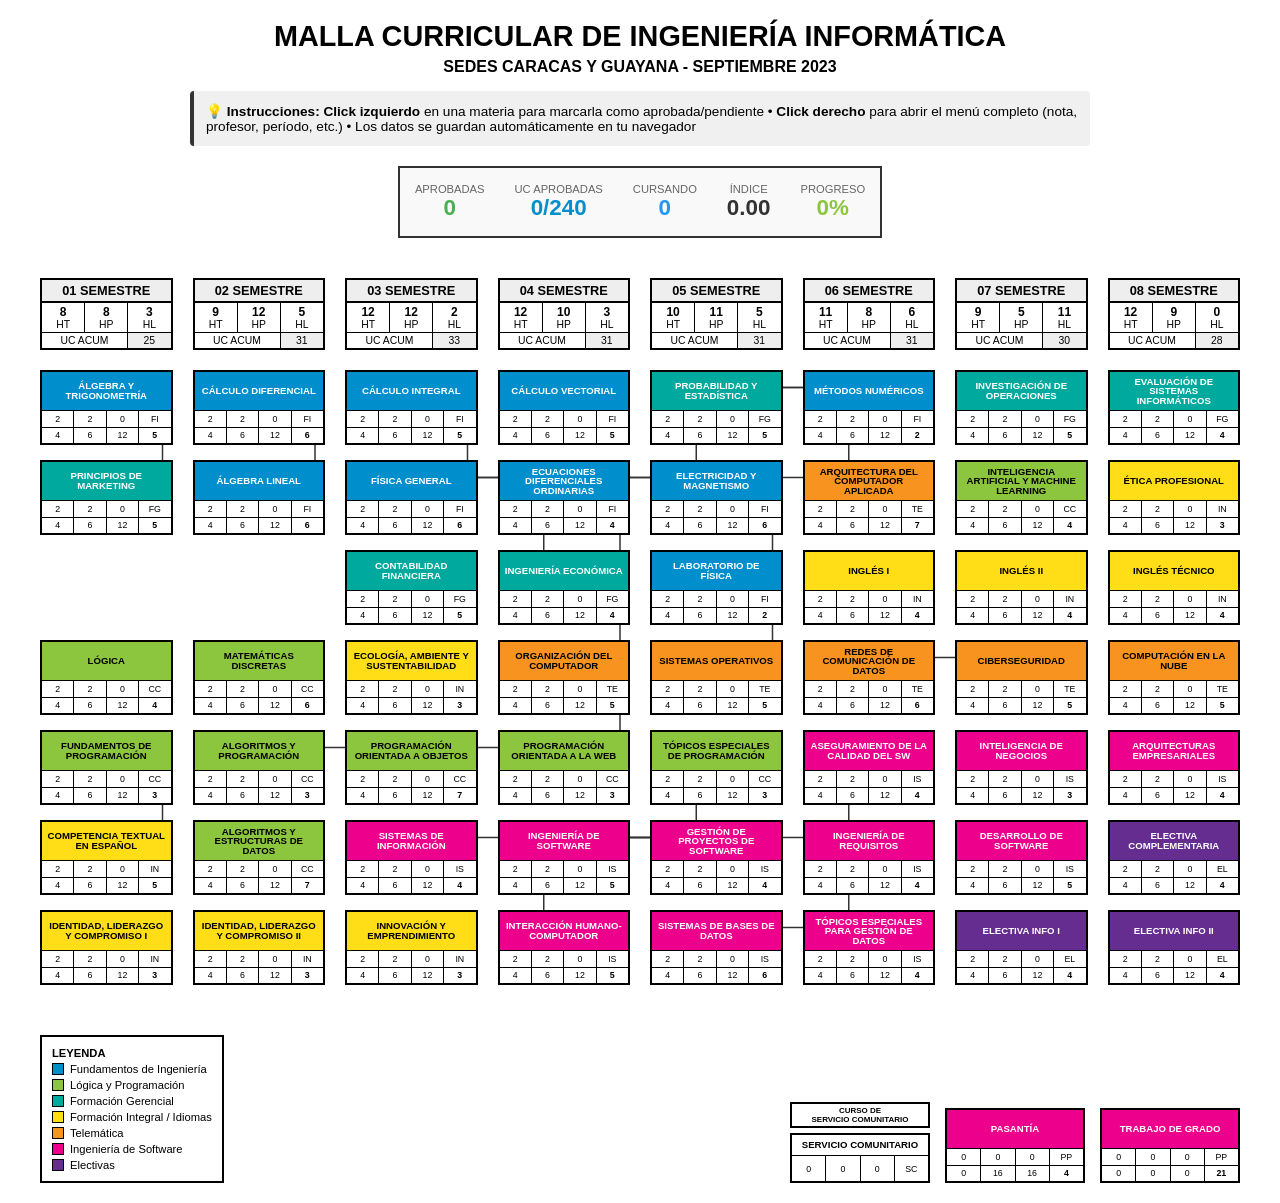
==== index.html @ 8c0524f0 "change index" ====
<!DOCTYPE html>
<html lang="es">
<head>
    <meta charset="UTF-8">
    <meta name="viewport" content="width=device-width, initial-scale=1.0">
    <title>Malla Curricular UCAB 2023 - Interactiva</title>
    <style>
        :root {
            --w-col: 140px; 
            --gap: 20px;
            
            --c-blue: #008ecc;    
            --c-teal: #00a99d;    
            --c-green: #8cc63f;   
            --c-yellow: #ffde17;  
            --c-orange: #f7931e;  
            --c-magenta: #ec008c; 
            --c-purple: #662d91;  
        }

        * { box-sizing: border-box; }

        body {
            font-family: "Arial Narrow", "Helvetica Condensed", sans-serif;
            background: white;
            margin: 0;
            padding: 20px;
            display: flex;
            flex-direction: column;
            align-items: center;
        }

        h1 {
            text-align: center;
            font-size: 1.8rem;
            margin: 0 0 5px 0;
            text-transform: uppercase;
            font-weight: 900;
        }

        .subtitle {
            text-align: center;
            font-size: 1rem;
            margin-bottom: 15px;
            font-weight: bold;
        }

        .instructions {
            background: #f0f0f0;
            border-left: 4px solid #333;
            padding: 12px;
            margin-bottom: 20px;
            max-width: 900px;
            font-size: 0.85rem;
            border-radius: 4px;
        }

        .stats-bar {
            background: #f9f9f9;
            border: 2px solid #333;
            padding: 15px;
            margin-bottom: 20px;
            display: flex;
            gap: 30px;
            justify-content: center;
            flex-wrap: wrap;
            max-width: 900px;
        }

        .stat-item {
            text-align: center;
        }

        .stat-label {
            font-size: 0.7rem;
            color: #666;
            text-transform: uppercase;
        }

        .stat-value {
            font-size: 1.4rem;
            font-weight: bold;
            color: #333;
        }

        .grid-wrapper {
            position: relative;
            padding: 20px;
            overflow-x: auto;
            max-width: 100%;
        }

        canvas {
            position: absolute;
            top: 0; left: 0;
            pointer-events: none;
            z-index: 0;
        }

        .main-grid {
            display: flex;
            gap: var(--gap);
            position: relative;
            z-index: 1;
        }

        .semester-col {
            display: flex;
            flex-direction: column;
            gap: 15px; 
            width: var(--w-col);
        }

        .sem-header {
            border: 2px solid black;
            margin-bottom: 5px;
            background: white;
        }
        .sem-title {
            background: #eee;
            text-align: center;
            font-weight: 900;
            font-size: 0.8rem;
            padding: 3px 0;
            border-bottom: 2px solid black;
            text-transform: uppercase;
        }
        .sem-stats {
            display: flex;
            font-size: 0.65rem;
            text-align: center;
        }
        .stat-box {
            flex: 1;
            border-right: 1px solid black;
            padding: 2px 0;
            display: flex;
            flex-direction: column;
            justify-content: center;
        }
        .stat-box:last-child { border-right: none; }
        .stat-val { font-weight: bold; font-size: 0.75rem; }

        .subject {
            width: 100%;
            height: 75px; 
            border: 2px solid black;
            background: white;
            display: flex;
            flex-direction: column;
            cursor: pointer;
            transition: transform 0.1s;
            position: relative;
            z-index: 2;
        }

        .spacer {
            width: 100%;
            height: 75px;
            visibility: hidden;
            pointer-events: none;
        }

        .subject:hover { 
            transform: scale(1.05); 
            z-index: 10;
            box-shadow: 0 4px 8px rgba(0,0,0,0.2);
        }
        
        .subject.aprobada { 
            opacity: 0.5; 
            background-color: #ddd !important; 
            border-color: #999;
        }
        
        .subject.cursando { 
            box-shadow: 0 0 0 4px #2196F3; 
            border-color: #2196F3; 
            z-index: 5;
        }

        .subject.reprobada {
            box-shadow: 0 0 0 4px #f44336;
            border-color: #f44336;
            z-index: 5;
        }

        .status-badge {
            position: absolute;
            top: 4px;
            right: 4px;
            font-size: 1rem;
            z-index: 3;
        }

        .sub-name {
            flex: 1;
            font-size: 0.6rem;
            font-weight: 700;
            text-transform: uppercase;
            display: flex;
            align-items: center;
            justify-content: center;
            text-align: center;
            padding: 2px 4px;
            color: black;
            line-height: 1;
            border-bottom: 1px solid black;
        }
        
        .bg-blue .sub-name { background: var(--c-blue); color: white; }
        .bg-teal .sub-name { background: var(--c-teal); color: white; }
        .bg-green .sub-name { background: var(--c-green); color: black; }
        .bg-yellow .sub-name { background: var(--c-yellow); color: black; }
        .bg-orange .sub-name { background: var(--c-orange); color: black; }
        .bg-magenta .sub-name { background: var(--c-magenta); color: white; }
        .bg-purple .sub-name { background: var(--c-purple); color: white; }

        .sub-data { height: 32px; display: flex; flex-direction: column; }
        .d-row { display: flex; flex: 1; border-bottom: 1px solid black; }
        .d-row:last-child { border-bottom: none; }
        .d-cell {
            flex: 1;
            border-right: 1px solid black;
            font-size: 0.55rem;
            display: flex;
            align-items: center;
            justify-content: center;
        }
        .d-cell:last-child { border-right: none; }

        .footer-area {
            width: 100%;
            max-width: 1200px;
            margin-top: 30px;
            display: flex;
            flex-wrap: wrap;
            justify-content: space-between;
            gap: 20px;
        }

        .legend {
            border: 2px solid black;
            padding: 10px;
            font-size: 0.7rem;
            display: flex;
            flex-direction: column;
            gap: 4px;
        }
        .l-item { display: flex; align-items: center; gap: 6px; }
        .l-box { width: 12px; height: 12px; border: 1px solid black; }

        .extra-blocks {
            display: flex;
            gap: 15px;
            align-items: flex-end;
        }

        .special-container {
            display: flex;
            flex-direction: column;
            align-items: center;
            gap: 5px;
        }
        .mini-box {
            border: 2px solid black;
            font-size: 0.5rem;
            padding: 2px;
            text-align: center;
            width: 100%;
            font-weight: bold;
        }

        .modal-overlay {
            display: none;
            position: fixed; 
            top: 0; 
            left: 0; 
            width: 100%; 
            height: 100%;
            background: rgba(0,0,0,0.6); 
            z-index: 100;
            justify-content: center; 
            align-items: center;
        }
        
        .modal-box {
            background: white; 
            padding: 25px; 
            border-radius: 8px; 
            width: 90%;
            max-width: 450px;
            box-shadow: 0 10px 30px rgba(0,0,0,0.3);
            position: relative;
            max-height: 90vh;
            overflow-y: auto;
        }
        
        .modal-header {
            margin-bottom: 20px;
            padding-bottom: 15px;
            border-bottom: 2px solid #eee;
        }

        .modal-header h3 {
            margin: 0 0 8px 0;
            color: #333;
            font-size: 1.2rem;
        }

        .modal-meta {
            font-size: 0.85rem;
            color: #666;
        }

        .close-x {
            position: absolute;
            top: 15px;
            right: 20px;
            font-size: 2rem;
            cursor: pointer;
            border: none;
            background: none;
            color: #999;
            line-height: 1;
        }
        
        .close-x:hover {
            color: #333;
        }
        
        .form-group {
            margin-bottom: 15px;
        }
        
        .form-group label {
            display: block;
            margin-bottom: 5px;
            font-weight: bold;
            font-size: 0.85rem;
            color: #333;
        }
        
        .form-group input,
        .form-group select,
        .form-group textarea {
            width: 100%;
            padding: 8px;
            border: 2px solid #ddd;
            border-radius: 4px;
            font-size: 0.9rem;
            font-family: inherit;
        }
        
        .form-group input:focus,
        .form-group select:focus,
        .form-group textarea:focus {
            outline: none;
            border-color: #333;
        }
        
        .modal-btn {
            width: 100%;
            margin-top: 10px; 
            padding: 12px 15px; 
            cursor: pointer;
            background: #333; 
            color: white; 
            border: none;
            border-radius: 4px;
            font-size: 1rem;
            font-weight: bold;
            transition: background 0.2s;
        }
        
        .modal-btn:hover {
            background: #555;
        }
    </style>
</head>
<body>

    <h1>Malla Curricular de Ingeniería Informática</h1>
    <div class="subtitle">SEDES CARACAS Y GUAYANA - SEPTIEMBRE 2023</div>

    <div class="instructions">
        <strong>💡 Instrucciones:</strong> 
        <strong>Click izquierdo</strong> en una materia para marcarla como aprobada/pendiente • 
        <strong>Click derecho</strong> para abrir el menú completo (nota, profesor, período, etc.) • 
        Los datos se guardan automáticamente en tu navegador
    </div>

    <div class="stats-bar">
        <div class="stat-item">
            <div class="stat-label">Aprobadas</div>
            <div class="stat-value" style="color: #4CAF50;" id="stat-aprobadas">0</div>
        </div>
        <div class="stat-item">
            <div class="stat-label">UC Aprobadas</div>
            <div class="stat-value" style="color: #008ecc;" id="stat-uc">0/240</div>
        </div>
        <div class="stat-item">
            <div class="stat-label">Cursando</div>
            <div class="stat-value" style="color: #2196F3;" id="stat-cursando">0</div>
        </div>
        <div class="stat-item">
            <div class="stat-label">Índice</div>
            <div class="stat-value" id="stat-indice">0.00</div>
        </div>
        <div class="stat-item">
            <div class="stat-label">Progreso</div>
            <div class="stat-value" style="color: #8cc63f;" id="stat-progreso">0%</div>
        </div>
    </div>

    <div class="grid-wrapper">
        <canvas id="connections"></canvas>
        <div class="main-grid" id="grid-container"></div>
    </div>

    <div class="footer-area">
        <div class="legend">
            <strong>LEYENDA</strong>
            <div class="l-item"><div class="l-box" style="background:var(--c-blue)"></div> Fundamentos de Ingeniería</div>
            <div class="l-item"><div class="l-box" style="background:var(--c-green)"></div> Lógica y Programación</div>
            <div class="l-item"><div class="l-box" style="background:var(--c-teal)"></div> Formación Gerencial</div>
            <div class="l-item"><div class="l-box" style="background:var(--c-yellow)"></div> Formación Integral / Idiomas</div>
            <div class="l-item"><div class="l-box" style="background:var(--c-orange)"></div> Telemática</div>
            <div class="l-item"><div class="l-box" style="background:var(--c-magenta)"></div> Ingeniería de Software</div>
            <div class="l-item"><div class="l-box" style="background:var(--c-purple)"></div> Electivas</div>
        </div>

        <div class="extra-blocks">
            <div class="special-container" style="width: 140px;">
                <div class="mini-box">CURSO DE<br>SERVICIO COMUNITARIO</div>
                <div class="subject" style="height: 50px;">
                    <div class="sub-name" style="background:white; color:black; border-bottom:1px solid black">SERVICIO COMUNITARIO</div>
                    <div class="sub-data" style="height:25px">
                        <div class="d-row"><div class="d-cell">0</div><div class="d-cell">0</div><div class="d-cell">0</div><div class="d-cell">SC</div></div>
                    </div>
                </div>
            </div>
            <div class="subject" style="width: 140px;">
                <div class="sub-name bg-magenta" style="background:var(--c-magenta); color:white">PASANTÍA</div>
                <div class="sub-data">
                    <div class="d-row"><div class="d-cell">0</div><div class="d-cell">0</div><div class="d-cell">0</div><div class="d-cell">PP</div></div>
                    <div class="d-row"><div class="d-cell">0</div><div class="d-cell">16</div><div class="d-cell">16</div><div class="d-cell" style="font-weight:bold">4</div></div>
                </div>
            </div>
            <div class="subject" style="width: 140px;">
                <div class="sub-name bg-magenta" style="background:var(--c-magenta); color:white">TRABAJO DE GRADO</div>
                <div class="sub-data">
                    <div class="d-row"><div class="d-cell">0</div><div class="d-cell">0</div><div class="d-cell">0</div><div class="d-cell">PP</div></div>
                    <div class="d-row"><div class="d-cell">0</div><div class="d-cell">0</div><div class="d-cell">0</div><div class="d-cell" style="font-weight:bold">21</div></div>
                </div>
            </div>
        </div>
    </div>

    <div class="modal-overlay" id="modal">
        <div class="modal-box">
            <button class="close-x" onclick="closeModal()">&times;</button>
            <div class="modal-header">
                <h3 id="m-title">Materia</h3>
                <div class="modal-meta" id="m-meta"></div>
            </div>
            
            <div class="form-group">
                <label>Estado</label>
                <select id="m-status">
                    <option value="pendiente">⚪ Pendiente</option>
                    <option value="cursando">🔵 Cursando</option>
                    <option value="aprobada">✅ Aprobada</option>
                    <option value="reprobada">❌ Reprobada</option>
                </select>
            </div>
            
            <div class="form-group">
                <label>Nota (0-20)</label>
                <input type="number" id="m-grade" min="0" max="20" step="0.01" placeholder="Ej: 16.5">
            </div>
            
            <div class="form-group">
                <label>Profesor</label>
                <input type="text" id="m-prof" placeholder="Nombre del profesor">
            </div>
            
            <div class="form-group">
                <label>Período</label>
                <input type="text" id="m-period" placeholder="Ej: Sep-Ene 2024">
            </div>
            
            <div class="form-group">
                <label>Notas / Enlaces</label>
                <textarea id="m-notes" rows="3" placeholder="Drive, Classroom, apuntes personales..."></textarea>
            </div>
            
            <button class="modal-btn" onclick="saveFromModal()">💾 Guardar Cambios</button>
        </div>
    </div>

<script>
    const mallaData = [
        { sem: 1, stats: {ht:8, hp:8, hl:3, uc:25}, items: [
            { id:1, name:"ÁLGEBRA Y TRIGONOMETRÍA", type:"bg-blue", tax:"FI", uc:5, req:[] },
            { id:2, name:"PRINCIPIOS DE MARKETING", type:"bg-teal", tax:"FG", uc:5, req:[] },
            null, 
            { id:3, name:"LÓGICA", type:"bg-green", tax:"CC", uc:4, req:[] },
            { id:4, name:"FUNDAMENTOS DE PROGRAMACIÓN", type:"bg-green", tax:"CC", uc:3, req:[] },
            { id:5, name:"COMPETENCIA TEXTUAL EN ESPAÑOL", type:"bg-yellow", tax:"IN", uc:5, req:[] },
            { id:6, name:"IDENTIDAD, LIDERAZGO Y COMPROMISO I", type:"bg-yellow", tax:"IN", uc:3, req:[] }
        ]},
        { sem: 2, stats: {ht:9, hp:12, hl:5, uc:31}, items: [
            { id:7, name:"CÁLCULO DIFERENCIAL", type:"bg-blue", tax:"FI", uc:6, req:[1] },
            { id:8, name:"ÁLGEBRA LINEAL", type:"bg-blue", tax:"FI", uc:6, req:[1] },
            null,
            { id:9, name:"MATEMÁTICAS DISCRETAS", type:"bg-green", tax:"CC", uc:6, req:[3] },
            { id:10, name:"ALGORITMOS Y PROGRAMACIÓN", type:"bg-green", tax:"CC", uc:3, req:[4] },
            { id:11, name:"ALGORITMOS Y ESTRUCTURAS DE DATOS", type:"bg-green", tax:"CC", uc:7, req:[4] },
            { id:12, name:"IDENTIDAD, LIDERAZGO Y COMPROMISO II", type:"bg-yellow", tax:"IN", uc:3, req:[6] }
        ]},
        { sem: 3, stats: {ht:12, hp:12, hl:2, uc:33}, items: [
            { id:13, name:"CÁLCULO INTEGRAL", type:"bg-blue", tax:"FI", uc:5, req:[7] },
            { id:14, name:"FÍSICA GENERAL", type:"bg-blue", tax:"FI", uc:6, req:[7] },
            { id:15, name:"CONTABILIDAD FINANCIERA", type:"bg-teal", tax:"FG", uc:5, req:[] },
            { id:16, name:"ECOLOGÍA, AMBIENTE Y SUSTENTABILIDAD", type:"bg-yellow", tax:"IN", uc:3, req:[] },
            { id:17, name:"PROGRAMACIÓN ORIENTADA A OBJETOS", type:"bg-green", tax:"CC", uc:7, req:[10] },
            { id:18, name:"SISTEMAS DE INFORMACIÓN", type:"bg-magenta", tax:"IS", uc:4, req:[] },
            { id:19, name:"INNOVACIÓN Y EMPRENDIMIENTO", type:"bg-yellow", tax:"IN", uc:3, req:[] }
        ]},
        { sem: 4, stats: {ht:12, hp:10, hl:3, uc:31}, items: [
            { id:20, name:"CÁLCULO VECTORIAL", type:"bg-blue", tax:"FI", uc:5, req:[13] },
            { id:21, name:"ECUACIONES DIFERENCIALES ORDINARIAS", type:"bg-blue", tax:"FI", uc:4, req:[13] },
            { id:22, name:"INGENIERÍA ECONÓMICA", type:"bg-teal", tax:"FG", uc:4, req:[15] },
            { id:23, name:"ORGANIZACIÓN DEL COMPUTADOR", type:"bg-orange", tax:"TE", uc:5, req:[] },
            { id:24, name:"PROGRAMACIÓN ORIENTADA A LA WEB", type:"bg-green", tax:"CC", uc:3, req:[17] },
            { id:25, name:"INGENIERÍA DE SOFTWARE", type:"bg-magenta", tax:"IS", uc:5, req:[18] },
            { id:26, name:"INTERACCIÓN HUMANO-COMPUTADOR", type:"bg-magenta", tax:"IS", uc:5, req:[] }
        ]},
        { sem: 5, stats: {ht:10, hp:11, hl:5, uc:31}, items: [
            { id:27, name:"PROBABILIDAD Y ESTADÍSTICA", type:"bg-teal", tax:"FG", uc:5, req:[20] },
            { id:28, name:"ELECTRICIDAD Y MAGNETISMO", type:"bg-blue", tax:"FI", uc:6, req:[14] },
            { id:29, name:"LABORATORIO DE FÍSICA", type:"bg-blue", tax:"FI", uc:2, req:[14] },
            { id:30, name:"SISTEMAS OPERATIVOS", type:"bg-orange", tax:"TE", uc:5, req:[23] },
            { id:31, name:"TÓPICOS ESPECIALES DE PROGRAMACIÓN", type:"bg-green", tax:"CC", uc:3, req:[24] },
            { id:32, name:"GESTIÓN DE PROYECTOS DE SOFTWARE", type:"bg-magenta", tax:"IS", uc:4, req:[25] },
            { id:33, name:"SISTEMAS DE BASES DE DATOS", type:"bg-magenta", tax:"IS", uc:6, req:[18] },
        ]},
        { sem: 6, stats: {ht:11, hp:8, hl:6, uc:31}, items: [
            { id:34, name:"MÉTODOS NUMÉRICOS", type:"bg-blue", tax:"FI", uc:2, req:[21, 27] },
            { id:35, name:"ARQUITECTURA DEL COMPUTADOR APLICADA", type:"bg-orange", tax:"TE", uc:7, req:[30] },
            { id:36, name:"INGLÉS I", type:"bg-yellow", tax:"IN", uc:4, req:[] },
            { id:37, name:"REDES DE COMUNICACIÓN DE DATOS", type:"bg-orange", tax:"TE", uc:6, req:[30] },
            { id:38, name:"ASEGURAMIENTO DE LA CALIDAD DEL SW", type:"bg-magenta", tax:"IS", uc:4, req:[25] },
            { id:39, name:"INGENIERÍA DE REQUISITOS", type:"bg-magenta", tax:"IS", uc:4, req:[25] },
            { id:40, name:"TÓPICOS ESPECIALES PARA GESTIÓN DE DATOS", type:"bg-magenta", tax:"IS", uc:4, req:[33] }
        ]},
        { sem: 7, stats: {ht:9, hp:5, hl:11, uc:30}, items: [
            { id:41, name:"INVESTIGACIÓN DE OPERACIONES", type:"bg-teal", tax:"FG", uc:5, req:[27] },
            { id:42, name:"INTELIGENCIA ARTIFICIAL Y MACHINE LEARNING", type:"bg-green", tax:"CC", uc:4, req:[27, 10] },
            { id:43, name:"INGLÉS II", type:"bg-yellow", tax:"IN", uc:4, req:[36] },
            { id:44, name:"CIBERSEGURIDAD", type:"bg-orange", tax:"TE", uc:5, req:[37] },
            { id:45, name:"INTELIGENCIA DE NEGOCIOS", type:"bg-magenta", tax:"IS", uc:3, req:[33] },
            { id:46, name:"DESARROLLO DE SOFTWARE", type:"bg-magenta", tax:"IS", uc:5, req:[25] },
            { id:47, name:"ELECTIVA INFO I", type:"bg-purple", tax:"EL", uc:4, req:[] }
        ]},
        { sem: 8, stats: {ht:12, hp:9, hl:0, uc:28}, items: [
            { id:48, name:"EVALUACIÓN DE SISTEMAS INFORMÁTICOS", type:"bg-teal", tax:"FG", uc:4, req:[] },
            { id:49, name:"ÉTICA PROFESIONAL", type:"bg-yellow", tax:"IN", uc:3, req:[] },
            { id:50, name:"INGLÉS TÉCNICO", type:"bg-yellow", tax:"IN", uc:4, req:[43] },
            { id:51, name:"COMPUTACIÓN EN LA NUBE", type:"bg-orange", tax:"TE", uc:5, req:[37] },
            { id:52, name:"ARQUITECTURAS EMPRESARIALES", type:"bg-magenta", tax:"IS", uc:4, req:[] },
            { id:53, name:"ELECTIVA COMPLEMENTARIA", type:"bg-purple", tax:"EL", uc:4, req:[] },
            { id:54, name:"ELECTIVA INFO II", type:"bg-purple", tax:"EL", uc:4, req:[] }
        ]}
    ];

    let progress = JSON.parse(localStorage.getItem('ucabProgressV4')) || {};
    let currentEditId = null;

    function init() {
        const grid = document.getElementById('grid-container');
        grid.innerHTML = '';

        mallaData.forEach(colData => {
            const col = document.createElement('div');
            col.className = 'semester-col';

            col.innerHTML = `
                <div class="sem-header">
                    <div class="sem-title">0${colData.sem} SEMESTRE</div>
                    <div class="sem-stats">
                        <div class="stat-box"><span class="stat-val">${colData.stats.ht}</span> HT</div>
                        <div class="stat-box"><span class="stat-val">${colData.stats.hp}</span> HP</div>
                        <div class="stat-box"><span class="stat-val">${colData.stats.hl}</span> HL</div>
                    </div>
                    <div class="sem-stats" style="border-top:1px solid black">
                        <div class="stat-box" style="flex:2">UC ACUM</div>
                        <div class="stat-box" style="flex:1; background:#eee">${colData.stats.uc}</div>
                    </div>
                </div>
            `;

            colData.items.forEach(item => {
                if(item === null) {
                    const spacer = document.createElement('div');
                    spacer.className = 'spacer';
                    col.appendChild(spacer);
                } else {
                    const data = progress[item.id] || { status: 'pendiente' };
                    const card = document.createElement('div');
                    card.className = `subject ${item.type} ${data.status}`;
                    card.id = `sub-${item.id}`;
                    
                    let badge = '';
                    if(data.status === 'aprobada') badge = '✅';
                    else if(data.status === 'cursando') badge = '📚';
                    else if(data.status === 'reprobada') badge = '❌';
                    
                    card.innerHTML = `
                        ${badge ? `<span class="status-badge">${badge}</span>` : ''}
                        <div class="sub-name">${item.name}</div>
                        <div class="sub-data">
                            <div class="d-row">
                                <div class="d-cell">2</div><div class="d-cell">2</div><div class="d-cell">0</div><div class="d-cell">${item.tax}</div>
                            </div>
                            <div class="d-row">
                                <div class="d-cell">4</div><div class="d-cell">6</div><div class="d-cell">12</div><div class="d-cell" style="font-weight:bold">${item.uc}</div>
                            </div>
                        </div>
                    `;
                    
                    // Click izquierdo: toggle aprobada/pendiente
                    card.onclick = () => toggleApproved(item.id);
                    
                    // Click derecho: modal completo
                    card.oncontextmenu = (e) => {
                        e.preventDefault();
                        openModal(item.id, item.name, item.uc, item.tax);
                    };
                    
                    col.appendChild(card);
                }
            });
            grid.appendChild(col);
        });

        updateStats();
        setTimeout(drawArrows, 200);
    }

    // Toggle rápido entre aprobada y pendiente (click izquierdo)
    function toggleApproved(id) {
        const current = progress[id] || { status: 'pendiente' };
        const newStatus = current.status === 'aprobada' ? 'pendiente' : 'aprobada';
        
        progress[id] = {
            ...current,
            status: newStatus
        };
        
        saveProgress();
        init();
    }

    // Abrir modal completo (click derecho)
    function openModal(id, name, uc, tax) {
        currentEditId = id;
        const data = progress[id] || { status: 'pendiente', grade: '', prof: '', period: '', notes: '' };
        
        document.getElementById('m-title').textContent = name;
        document.getElementById('m-meta').textContent = `${uc} UC • ${tax}`;
        document.getElementById('m-status').value = data.status;
        document.getElementById('m-grade').value = data.grade || '';
        document.getElementById('m-prof').value = data.prof || '';
        document.getElementById('m-period').value = data.period || '';
        document.getElementById('m-notes').value = data.notes || '';
        
        document.getElementById('modal').style.display = 'flex';
    }

    function closeModal() {
        document.getElementById('modal').style.display = 'none';
        currentEditId = null;
    }

    function saveFromModal() {
        if(!currentEditId) return;
        
        progress[currentEditId] = {
            status: document.getElementById('m-status').value,
            grade: document.getElementById('m-grade').value,
            prof: document.getElementById('m-prof').value,
            period: document.getElementById('m-period').value,
            notes: document.getElementById('m-notes').value
        };
        
        saveProgress();
        init();
        closeModal();
    }

    function saveProgress() {
        localStorage.setItem('ucabProgressV4', JSON.stringify(progress));
    }

    function updateStats() {
        let aprobadas = 0, cursando = 0, reprobadas = 0;
        let ucAprobadas = 0;
        let sumGrades = 0, countGrades = 0;

        mallaData.forEach(sem => {
            sem.items.forEach(item => {
                if(!item) return;
                const data = progress[item.id];
                
                if(data?.status === 'aprobada') {
                    aprobadas++;
                    ucAprobadas += item.uc;
                    if(data.grade) {
                        const grade = parseFloat(data.grade);
                        if(!isNaN(grade)) {
                            sumGrades += grade;
                            countGrades++;
                        }
                    }
                }
                if(data?.status === 'cursando') cursando++;
                if(data?.status === 'reprobada') reprobadas++;
            });
        });

        const totalItems = mallaData.reduce((sum, sem) => 
            sum + sem.items.filter(i => i !== null).length, 0);
        const progreso = Math.round((aprobadas / totalItems) * 100);
        const indice = countGrades > 0 ? (sumGrades / countGrades).toFixed(2) : '0.00';

        document.getElementById('stat-aprobadas').textContent = aprobadas;
        document.getElementById('stat-uc').textContent = `${ucAprobadas}/240`;
        document.getElementById('stat-cursando').textContent = cursando;
        document.getElementById('stat-indice').textContent = indice;
        document.getElementById('stat-progreso').textContent = `${progreso}%`;
    }

    function drawArrows() {
        const canvas = document.getElementById('connections');
        const container = document.getElementById('grid-container');
        
        canvas.width = container.scrollWidth;
        canvas.height = container.scrollHeight;
        const ctx = canvas.getContext('2d');
        const rectC = container.getBoundingClientRect();

        ctx.clearRect(0, 0, canvas.width, canvas.height);

        mallaData.forEach(col => {
            col.items.forEach(item => {
                if(item && item.req.length > 0) {
                    const elTo = document.getElementById(`sub-${item.id}`);
                    if(!elTo) return;
                    
                    const rTo = elTo.getBoundingClientRect();
                    const xTo = rTo.left - rectC.left;
                    const yTo = rTo.top + rTo.height/2 - rectC.top;

                    item.req.forEach(reqId => {
                        const elFrom = document.getElementById(`sub-${reqId}`);
                        if(!elFrom) return;
                        
                        const rFrom = elFrom.getBoundingClientRect();
                        const xFrom = rFrom.right - rectC.left;
                        const yFrom = rFrom.top + rFrom.height/2 - rectC.top;

                        ctx.beginPath();
                        ctx.strokeStyle = '#333';
                        ctx.lineWidth = 1.5;
                        
                        const midX = xFrom + (xTo - xFrom) / 2;

                        ctx.moveTo(xFrom, yFrom);
                        ctx.lineTo(midX, yFrom);
                        ctx.lineTo(midX, yTo);
                        ctx.lineTo(xTo, yTo);
                        ctx.stroke();

                        // Flecha
                        ctx.beginPath();
                        ctx.fillStyle = '#333';
                        ctx.moveTo(xTo, yTo);
                        ctx.lineTo(xTo - 6, yTo - 3);
                        ctx.lineTo(xTo - 6, yTo + 3);
                        ctx.fill();
                    });
                }
            });
        });
    }

    window.onresize = drawArrows;
    window.onclick = (e) => { if(e.target.id === 'modal') closeModal(); };

    init();
</script>

</body>
</html>
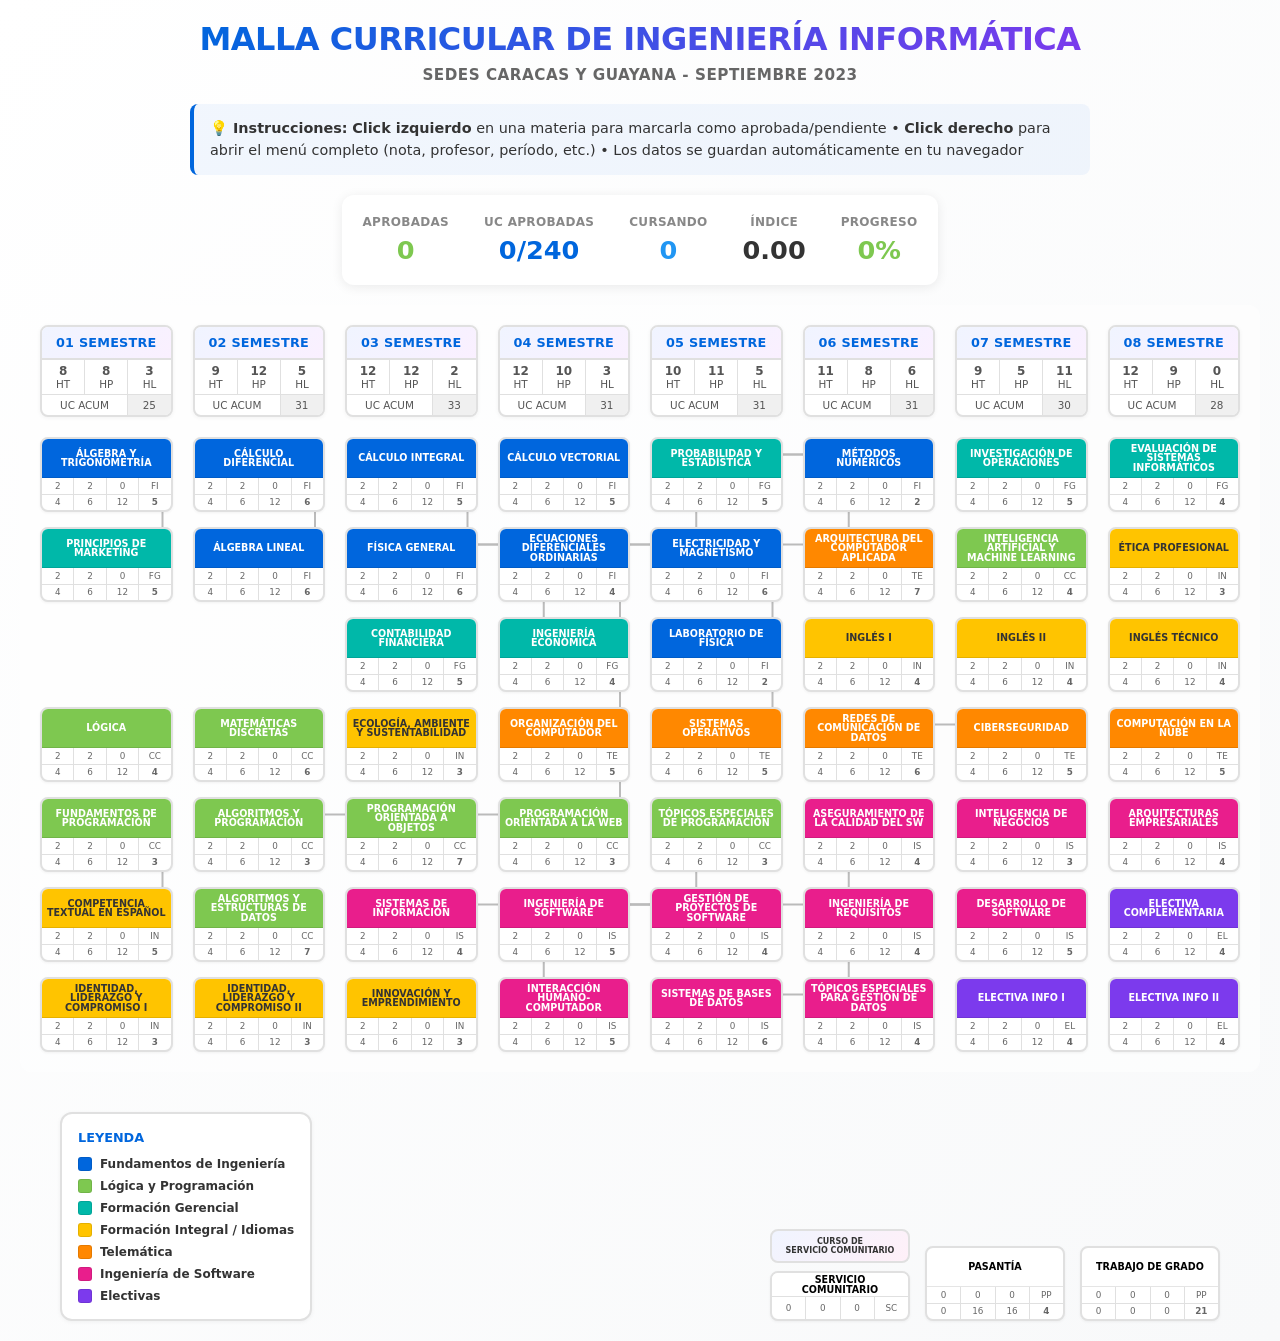
==== commit 05bfaa26: "Refactor: Reorganizar proyecto y mejorar diseño visual - Separar HTML, CSS y JavaScript en archivos " ====
--- a/index.html
+++ b/index.html
@@ -4,379 +4,7 @@
     <meta charset="UTF-8">
     <meta name="viewport" content="width=device-width, initial-scale=1.0">
     <title>Malla Curricular UCAB 2023 - Interactiva</title>
-    <style>
-        :root {
-            --w-col: 140px; 
-            --gap: 20px;
-            
-            --c-blue: #008ecc;    
-            --c-teal: #00a99d;    
-            --c-green: #8cc63f;   
-            --c-yellow: #ffde17;  
-            --c-orange: #f7931e;  
-            --c-magenta: #ec008c; 
-            --c-purple: #662d91;  
-        }
-
-        * { box-sizing: border-box; }
-
-        body {
-            font-family: "Arial Narrow", "Helvetica Condensed", sans-serif;
-            background: white;
-            margin: 0;
-            padding: 20px;
-            display: flex;
-            flex-direction: column;
-            align-items: center;
-        }
-
-        h1 {
-            text-align: center;
-            font-size: 1.8rem;
-            margin: 0 0 5px 0;
-            text-transform: uppercase;
-            font-weight: 900;
-        }
-
-        .subtitle {
-            text-align: center;
-            font-size: 1rem;
-            margin-bottom: 15px;
-            font-weight: bold;
-        }
-
-        .instructions {
-            background: #f0f0f0;
-            border-left: 4px solid #333;
-            padding: 12px;
-            margin-bottom: 20px;
-            max-width: 900px;
-            font-size: 0.85rem;
-            border-radius: 4px;
-        }
-
-        .stats-bar {
-            background: #f9f9f9;
-            border: 2px solid #333;
-            padding: 15px;
-            margin-bottom: 20px;
-            display: flex;
-            gap: 30px;
-            justify-content: center;
-            flex-wrap: wrap;
-            max-width: 900px;
-        }
-
-        .stat-item {
-            text-align: center;
-        }
-
-        .stat-label {
-            font-size: 0.7rem;
-            color: #666;
-            text-transform: uppercase;
-        }
-
-        .stat-value {
-            font-size: 1.4rem;
-            font-weight: bold;
-            color: #333;
-        }
-
-        .grid-wrapper {
-            position: relative;
-            padding: 20px;
-            overflow-x: auto;
-            max-width: 100%;
-        }
-
-        canvas {
-            position: absolute;
-            top: 0; left: 0;
-            pointer-events: none;
-            z-index: 0;
-        }
-
-        .main-grid {
-            display: flex;
-            gap: var(--gap);
-            position: relative;
-            z-index: 1;
-        }
-
-        .semester-col {
-            display: flex;
-            flex-direction: column;
-            gap: 15px; 
-            width: var(--w-col);
-        }
-
-        .sem-header {
-            border: 2px solid black;
-            margin-bottom: 5px;
-            background: white;
-        }
-        .sem-title {
-            background: #eee;
-            text-align: center;
-            font-weight: 900;
-            font-size: 0.8rem;
-            padding: 3px 0;
-            border-bottom: 2px solid black;
-            text-transform: uppercase;
-        }
-        .sem-stats {
-            display: flex;
-            font-size: 0.65rem;
-            text-align: center;
-        }
-        .stat-box {
-            flex: 1;
-            border-right: 1px solid black;
-            padding: 2px 0;
-            display: flex;
-            flex-direction: column;
-            justify-content: center;
-        }
-        .stat-box:last-child { border-right: none; }
-        .stat-val { font-weight: bold; font-size: 0.75rem; }
-
-        .subject {
-            width: 100%;
-            height: 75px; 
-            border: 2px solid black;
-            background: white;
-            display: flex;
-            flex-direction: column;
-            cursor: pointer;
-            transition: transform 0.1s;
-            position: relative;
-            z-index: 2;
-        }
-
-        .spacer {
-            width: 100%;
-            height: 75px;
-            visibility: hidden;
-            pointer-events: none;
-        }
-
-        .subject:hover { 
-            transform: scale(1.05); 
-            z-index: 10;
-            box-shadow: 0 4px 8px rgba(0,0,0,0.2);
-        }
-        
-        .subject.aprobada { 
-            opacity: 0.5; 
-            background-color: #ddd !important; 
-            border-color: #999;
-        }
-        
-        .subject.cursando { 
-            box-shadow: 0 0 0 4px #2196F3; 
-            border-color: #2196F3; 
-            z-index: 5;
-        }
-
-        .subject.reprobada {
-            box-shadow: 0 0 0 4px #f44336;
-            border-color: #f44336;
-            z-index: 5;
-        }
-
-        .status-badge {
-            position: absolute;
-            top: 4px;
-            right: 4px;
-            font-size: 1rem;
-            z-index: 3;
-        }
-
-        .sub-name {
-            flex: 1;
-            font-size: 0.6rem;
-            font-weight: 700;
-            text-transform: uppercase;
-            display: flex;
-            align-items: center;
-            justify-content: center;
-            text-align: center;
-            padding: 2px 4px;
-            color: black;
-            line-height: 1;
-            border-bottom: 1px solid black;
-        }
-        
-        .bg-blue .sub-name { background: var(--c-blue); color: white; }
-        .bg-teal .sub-name { background: var(--c-teal); color: white; }
-        .bg-green .sub-name { background: var(--c-green); color: black; }
-        .bg-yellow .sub-name { background: var(--c-yellow); color: black; }
-        .bg-orange .sub-name { background: var(--c-orange); color: black; }
-        .bg-magenta .sub-name { background: var(--c-magenta); color: white; }
-        .bg-purple .sub-name { background: var(--c-purple); color: white; }
-
-        .sub-data { height: 32px; display: flex; flex-direction: column; }
-        .d-row { display: flex; flex: 1; border-bottom: 1px solid black; }
-        .d-row:last-child { border-bottom: none; }
-        .d-cell {
-            flex: 1;
-            border-right: 1px solid black;
-            font-size: 0.55rem;
-            display: flex;
-            align-items: center;
-            justify-content: center;
-        }
-        .d-cell:last-child { border-right: none; }
-
-        .footer-area {
-            width: 100%;
-            max-width: 1200px;
-            margin-top: 30px;
-            display: flex;
-            flex-wrap: wrap;
-            justify-content: space-between;
-            gap: 20px;
-        }
-
-        .legend {
-            border: 2px solid black;
-            padding: 10px;
-            font-size: 0.7rem;
-            display: flex;
-            flex-direction: column;
-            gap: 4px;
-        }
-        .l-item { display: flex; align-items: center; gap: 6px; }
-        .l-box { width: 12px; height: 12px; border: 1px solid black; }
-
-        .extra-blocks {
-            display: flex;
-            gap: 15px;
-            align-items: flex-end;
-        }
-
-        .special-container {
-            display: flex;
-            flex-direction: column;
-            align-items: center;
-            gap: 5px;
-        }
-        .mini-box {
-            border: 2px solid black;
-            font-size: 0.5rem;
-            padding: 2px;
-            text-align: center;
-            width: 100%;
-            font-weight: bold;
-        }
-
-        .modal-overlay {
-            display: none;
-            position: fixed; 
-            top: 0; 
-            left: 0; 
-            width: 100%; 
-            height: 100%;
-            background: rgba(0,0,0,0.6); 
-            z-index: 100;
-            justify-content: center; 
-            align-items: center;
-        }
-        
-        .modal-box {
-            background: white; 
-            padding: 25px; 
-            border-radius: 8px; 
-            width: 90%;
-            max-width: 450px;
-            box-shadow: 0 10px 30px rgba(0,0,0,0.3);
-            position: relative;
-            max-height: 90vh;
-            overflow-y: auto;
-        }
-        
-        .modal-header {
-            margin-bottom: 20px;
-            padding-bottom: 15px;
-            border-bottom: 2px solid #eee;
-        }
-
-        .modal-header h3 {
-            margin: 0 0 8px 0;
-            color: #333;
-            font-size: 1.2rem;
-        }
-
-        .modal-meta {
-            font-size: 0.85rem;
-            color: #666;
-        }
-
-        .close-x {
-            position: absolute;
-            top: 15px;
-            right: 20px;
-            font-size: 2rem;
-            cursor: pointer;
-            border: none;
-            background: none;
-            color: #999;
-            line-height: 1;
-        }
-        
-        .close-x:hover {
-            color: #333;
-        }
-        
-        .form-group {
-            margin-bottom: 15px;
-        }
-        
-        .form-group label {
-            display: block;
-            margin-bottom: 5px;
-            font-weight: bold;
-            font-size: 0.85rem;
-            color: #333;
-        }
-        
-        .form-group input,
-        .form-group select,
-        .form-group textarea {
-            width: 100%;
-            padding: 8px;
-            border: 2px solid #ddd;
-            border-radius: 4px;
-            font-size: 0.9rem;
-            font-family: inherit;
-        }
-        
-        .form-group input:focus,
-        .form-group select:focus,
-        .form-group textarea:focus {
-            outline: none;
-            border-color: #333;
-        }
-        
-        .modal-btn {
-            width: 100%;
-            margin-top: 10px; 
-            padding: 12px 15px; 
-            cursor: pointer;
-            background: #333; 
-            color: white; 
-            border: none;
-            border-radius: 4px;
-            font-size: 1rem;
-            font-weight: bold;
-            transition: background 0.2s;
-        }
-        
-        .modal-btn:hover {
-            background: #555;
-        }
-    </style>
+    <link rel="stylesheet" href="css/styles.css">
 </head>
 <body>
 
@@ -384,20 +12,20 @@
     <div class="subtitle">SEDES CARACAS Y GUAYANA - SEPTIEMBRE 2023</div>
 
     <div class="instructions">
-        <strong>💡 Instrucciones:</strong> 
-        <strong>Click izquierdo</strong> en una materia para marcarla como aprobada/pendiente • 
-        <strong>Click derecho</strong> para abrir el menú completo (nota, profesor, período, etc.) • 
+        <strong>💡 Instrucciones:</strong>
+        <strong>Click izquierdo</strong> en una materia para marcarla como aprobada/pendiente •
+        <strong>Click derecho</strong> para abrir el menú completo (nota, profesor, período, etc.) •
         Los datos se guardan automáticamente en tu navegador
     </div>
 
     <div class="stats-bar">
         <div class="stat-item">
             <div class="stat-label">Aprobadas</div>
-            <div class="stat-value" style="color: #4CAF50;" id="stat-aprobadas">0</div>
+            <div class="stat-value" style="color: #7ec850;" id="stat-aprobadas">0</div>
         </div>
         <div class="stat-item">
             <div class="stat-label">UC Aprobadas</div>
-            <div class="stat-value" style="color: #008ecc;" id="stat-uc">0/240</div>
+            <div class="stat-value" style="color: #0066dd;" id="stat-uc">0/240</div>
         </div>
         <div class="stat-item">
             <div class="stat-label">Cursando</div>
@@ -409,7 +37,7 @@
         </div>
         <div class="stat-item">
             <div class="stat-label">Progreso</div>
-            <div class="stat-value" style="color: #8cc63f;" id="stat-progreso">0%</div>
+            <div class="stat-value" style="color: #7ec850;" id="stat-progreso">0%</div>
         </div>
     </div>
 
@@ -434,21 +62,21 @@
             <div class="special-container" style="width: 140px;">
                 <div class="mini-box">CURSO DE<br>SERVICIO COMUNITARIO</div>
                 <div class="subject" style="height: 50px;">
-                    <div class="sub-name" style="background:white; color:black; border-bottom:1px solid black">SERVICIO COMUNITARIO</div>
+                    <div class="sub-name" style="background:white; color:black; border-bottom:1px solid #e0e0e0">SERVICIO COMUNITARIO</div>
                     <div class="sub-data" style="height:25px">
                         <div class="d-row"><div class="d-cell">0</div><div class="d-cell">0</div><div class="d-cell">0</div><div class="d-cell">SC</div></div>
                     </div>
                 </div>
             </div>
             <div class="subject" style="width: 140px;">
-                <div class="sub-name bg-magenta" style="background:var(--c-magenta); color:white">PASANTÍA</div>
+                <div class="sub-name bg-magenta">PASANTÍA</div>
                 <div class="sub-data">
                     <div class="d-row"><div class="d-cell">0</div><div class="d-cell">0</div><div class="d-cell">0</div><div class="d-cell">PP</div></div>
                     <div class="d-row"><div class="d-cell">0</div><div class="d-cell">16</div><div class="d-cell">16</div><div class="d-cell" style="font-weight:bold">4</div></div>
                 </div>
             </div>
             <div class="subject" style="width: 140px;">
-                <div class="sub-name bg-magenta" style="background:var(--c-magenta); color:white">TRABAJO DE GRADO</div>
+                <div class="sub-name bg-magenta">TRABAJO DE GRADO</div>
                 <div class="sub-data">
                     <div class="d-row"><div class="d-cell">0</div><div class="d-cell">0</div><div class="d-cell">0</div><div class="d-cell">PP</div></div>
                     <div class="d-row"><div class="d-cell">0</div><div class="d-cell">0</div><div class="d-cell">0</div><div class="d-cell" style="font-weight:bold">21</div></div>
@@ -464,7 +92,7 @@
                 <h3 id="m-title">Materia</h3>
                 <div class="modal-meta" id="m-meta"></div>
             </div>
-            
+
             <div class="form-group">
                 <label>Estado</label>
                 <select id="m-status">
@@ -474,333 +102,33 @@
                     <option value="reprobada">❌ Reprobada</option>
                 </select>
             </div>
-            
+
             <div class="form-group">
                 <label>Nota (0-20)</label>
                 <input type="number" id="m-grade" min="0" max="20" step="0.01" placeholder="Ej: 16.5">
             </div>
-            
+
             <div class="form-group">
                 <label>Profesor</label>
                 <input type="text" id="m-prof" placeholder="Nombre del profesor">
             </div>
-            
+
             <div class="form-group">
                 <label>Período</label>
                 <input type="text" id="m-period" placeholder="Ej: Sep-Ene 2024">
             </div>
-            
+
             <div class="form-group">
                 <label>Notas / Enlaces</label>
                 <textarea id="m-notes" rows="3" placeholder="Drive, Classroom, apuntes personales..."></textarea>
             </div>
-            
+
             <button class="modal-btn" onclick="saveFromModal()">💾 Guardar Cambios</button>
         </div>
     </div>
 
-<script>
-    const mallaData = [
-        { sem: 1, stats: {ht:8, hp:8, hl:3, uc:25}, items: [
-            { id:1, name:"ÁLGEBRA Y TRIGONOMETRÍA", type:"bg-blue", tax:"FI", uc:5, req:[] },
-            { id:2, name:"PRINCIPIOS DE MARKETING", type:"bg-teal", tax:"FG", uc:5, req:[] },
-            null, 
-            { id:3, name:"LÓGICA", type:"bg-green", tax:"CC", uc:4, req:[] },
-            { id:4, name:"FUNDAMENTOS DE PROGRAMACIÓN", type:"bg-green", tax:"CC", uc:3, req:[] },
-            { id:5, name:"COMPETENCIA TEXTUAL EN ESPAÑOL", type:"bg-yellow", tax:"IN", uc:5, req:[] },
-            { id:6, name:"IDENTIDAD, LIDERAZGO Y COMPROMISO I", type:"bg-yellow", tax:"IN", uc:3, req:[] }
-        ]},
-        { sem: 2, stats: {ht:9, hp:12, hl:5, uc:31}, items: [
-            { id:7, name:"CÁLCULO DIFERENCIAL", type:"bg-blue", tax:"FI", uc:6, req:[1] },
-            { id:8, name:"ÁLGEBRA LINEAL", type:"bg-blue", tax:"FI", uc:6, req:[1] },
-            null,
-            { id:9, name:"MATEMÁTICAS DISCRETAS", type:"bg-green", tax:"CC", uc:6, req:[3] },
-            { id:10, name:"ALGORITMOS Y PROGRAMACIÓN", type:"bg-green", tax:"CC", uc:3, req:[4] },
-            { id:11, name:"ALGORITMOS Y ESTRUCTURAS DE DATOS", type:"bg-green", tax:"CC", uc:7, req:[4] },
-            { id:12, name:"IDENTIDAD, LIDERAZGO Y COMPROMISO II", type:"bg-yellow", tax:"IN", uc:3, req:[6] }
-        ]},
-        { sem: 3, stats: {ht:12, hp:12, hl:2, uc:33}, items: [
-            { id:13, name:"CÁLCULO INTEGRAL", type:"bg-blue", tax:"FI", uc:5, req:[7] },
-            { id:14, name:"FÍSICA GENERAL", type:"bg-blue", tax:"FI", uc:6, req:[7] },
-            { id:15, name:"CONTABILIDAD FINANCIERA", type:"bg-teal", tax:"FG", uc:5, req:[] },
-            { id:16, name:"ECOLOGÍA, AMBIENTE Y SUSTENTABILIDAD", type:"bg-yellow", tax:"IN", uc:3, req:[] },
-            { id:17, name:"PROGRAMACIÓN ORIENTADA A OBJETOS", type:"bg-green", tax:"CC", uc:7, req:[10] },
-            { id:18, name:"SISTEMAS DE INFORMACIÓN", type:"bg-magenta", tax:"IS", uc:4, req:[] },
-            { id:19, name:"INNOVACIÓN Y EMPRENDIMIENTO", type:"bg-yellow", tax:"IN", uc:3, req:[] }
-        ]},
-        { sem: 4, stats: {ht:12, hp:10, hl:3, uc:31}, items: [
-            { id:20, name:"CÁLCULO VECTORIAL", type:"bg-blue", tax:"FI", uc:5, req:[13] },
-            { id:21, name:"ECUACIONES DIFERENCIALES ORDINARIAS", type:"bg-blue", tax:"FI", uc:4, req:[13] },
-            { id:22, name:"INGENIERÍA ECONÓMICA", type:"bg-teal", tax:"FG", uc:4, req:[15] },
-            { id:23, name:"ORGANIZACIÓN DEL COMPUTADOR", type:"bg-orange", tax:"TE", uc:5, req:[] },
-            { id:24, name:"PROGRAMACIÓN ORIENTADA A LA WEB", type:"bg-green", tax:"CC", uc:3, req:[17] },
-            { id:25, name:"INGENIERÍA DE SOFTWARE", type:"bg-magenta", tax:"IS", uc:5, req:[18] },
-            { id:26, name:"INTERACCIÓN HUMANO-COMPUTADOR", type:"bg-magenta", tax:"IS", uc:5, req:[] }
-        ]},
-        { sem: 5, stats: {ht:10, hp:11, hl:5, uc:31}, items: [
-            { id:27, name:"PROBABILIDAD Y ESTADÍSTICA", type:"bg-teal", tax:"FG", uc:5, req:[20] },
-            { id:28, name:"ELECTRICIDAD Y MAGNETISMO", type:"bg-blue", tax:"FI", uc:6, req:[14] },
-            { id:29, name:"LABORATORIO DE FÍSICA", type:"bg-blue", tax:"FI", uc:2, req:[14] },
-            { id:30, name:"SISTEMAS OPERATIVOS", type:"bg-orange", tax:"TE", uc:5, req:[23] },
-            { id:31, name:"TÓPICOS ESPECIALES DE PROGRAMACIÓN", type:"bg-green", tax:"CC", uc:3, req:[24] },
-            { id:32, name:"GESTIÓN DE PROYECTOS DE SOFTWARE", type:"bg-magenta", tax:"IS", uc:4, req:[25] },
-            { id:33, name:"SISTEMAS DE BASES DE DATOS", type:"bg-magenta", tax:"IS", uc:6, req:[18] },
-        ]},
-        { sem: 6, stats: {ht:11, hp:8, hl:6, uc:31}, items: [
-            { id:34, name:"MÉTODOS NUMÉRICOS", type:"bg-blue", tax:"FI", uc:2, req:[21, 27] },
-            { id:35, name:"ARQUITECTURA DEL COMPUTADOR APLICADA", type:"bg-orange", tax:"TE", uc:7, req:[30] },
-            { id:36, name:"INGLÉS I", type:"bg-yellow", tax:"IN", uc:4, req:[] },
-            { id:37, name:"REDES DE COMUNICACIÓN DE DATOS", type:"bg-orange", tax:"TE", uc:6, req:[30] },
-            { id:38, name:"ASEGURAMIENTO DE LA CALIDAD DEL SW", type:"bg-magenta", tax:"IS", uc:4, req:[25] },
-            { id:39, name:"INGENIERÍA DE REQUISITOS", type:"bg-magenta", tax:"IS", uc:4, req:[25] },
-            { id:40, name:"TÓPICOS ESPECIALES PARA GESTIÓN DE DATOS", type:"bg-magenta", tax:"IS", uc:4, req:[33] }
-        ]},
-        { sem: 7, stats: {ht:9, hp:5, hl:11, uc:30}, items: [
-            { id:41, name:"INVESTIGACIÓN DE OPERACIONES", type:"bg-teal", tax:"FG", uc:5, req:[27] },
-            { id:42, name:"INTELIGENCIA ARTIFICIAL Y MACHINE LEARNING", type:"bg-green", tax:"CC", uc:4, req:[27, 10] },
-            { id:43, name:"INGLÉS II", type:"bg-yellow", tax:"IN", uc:4, req:[36] },
-            { id:44, name:"CIBERSEGURIDAD", type:"bg-orange", tax:"TE", uc:5, req:[37] },
-            { id:45, name:"INTELIGENCIA DE NEGOCIOS", type:"bg-magenta", tax:"IS", uc:3, req:[33] },
-            { id:46, name:"DESARROLLO DE SOFTWARE", type:"bg-magenta", tax:"IS", uc:5, req:[25] },
-            { id:47, name:"ELECTIVA INFO I", type:"bg-purple", tax:"EL", uc:4, req:[] }
-        ]},
-        { sem: 8, stats: {ht:12, hp:9, hl:0, uc:28}, items: [
-            { id:48, name:"EVALUACIÓN DE SISTEMAS INFORMÁTICOS", type:"bg-teal", tax:"FG", uc:4, req:[] },
-            { id:49, name:"ÉTICA PROFESIONAL", type:"bg-yellow", tax:"IN", uc:3, req:[] },
-            { id:50, name:"INGLÉS TÉCNICO", type:"bg-yellow", tax:"IN", uc:4, req:[43] },
-            { id:51, name:"COMPUTACIÓN EN LA NUBE", type:"bg-orange", tax:"TE", uc:5, req:[37] },
-            { id:52, name:"ARQUITECTURAS EMPRESARIALES", type:"bg-magenta", tax:"IS", uc:4, req:[] },
-            { id:53, name:"ELECTIVA COMPLEMENTARIA", type:"bg-purple", tax:"EL", uc:4, req:[] },
-            { id:54, name:"ELECTIVA INFO II", type:"bg-purple", tax:"EL", uc:4, req:[] }
-        ]}
-    ];
-
-    let progress = JSON.parse(localStorage.getItem('ucabProgressV4')) || {};
-    let currentEditId = null;
-
-    function init() {
-        const grid = document.getElementById('grid-container');
-        grid.innerHTML = '';
-
-        mallaData.forEach(colData => {
-            const col = document.createElement('div');
-            col.className = 'semester-col';
-
-            col.innerHTML = `
-                <div class="sem-header">
-                    <div class="sem-title">0${colData.sem} SEMESTRE</div>
-                    <div class="sem-stats">
-                        <div class="stat-box"><span class="stat-val">${colData.stats.ht}</span> HT</div>
-                        <div class="stat-box"><span class="stat-val">${colData.stats.hp}</span> HP</div>
-                        <div class="stat-box"><span class="stat-val">${colData.stats.hl}</span> HL</div>
-                    </div>
-                    <div class="sem-stats" style="border-top:1px solid black">
-                        <div class="stat-box" style="flex:2">UC ACUM</div>
-                        <div class="stat-box" style="flex:1; background:#eee">${colData.stats.uc}</div>
-                    </div>
-                </div>
-            `;
-
-            colData.items.forEach(item => {
-                if(item === null) {
-                    const spacer = document.createElement('div');
-                    spacer.className = 'spacer';
-                    col.appendChild(spacer);
-                } else {
-                    const data = progress[item.id] || { status: 'pendiente' };
-                    const card = document.createElement('div');
-                    card.className = `subject ${item.type} ${data.status}`;
-                    card.id = `sub-${item.id}`;
-                    
-                    let badge = '';
-                    if(data.status === 'aprobada') badge = '✅';
-                    else if(data.status === 'cursando') badge = '📚';
-                    else if(data.status === 'reprobada') badge = '❌';
-                    
-                    card.innerHTML = `
-                        ${badge ? `<span class="status-badge">${badge}</span>` : ''}
-                        <div class="sub-name">${item.name}</div>
-                        <div class="sub-data">
-                            <div class="d-row">
-                                <div class="d-cell">2</div><div class="d-cell">2</div><div class="d-cell">0</div><div class="d-cell">${item.tax}</div>
-                            </div>
-                            <div class="d-row">
-                                <div class="d-cell">4</div><div class="d-cell">6</div><div class="d-cell">12</div><div class="d-cell" style="font-weight:bold">${item.uc}</div>
-                            </div>
-                        </div>
-                    `;
-                    
-                    // Click izquierdo: toggle aprobada/pendiente
-                    card.onclick = () => toggleApproved(item.id);
-                    
-                    // Click derecho: modal completo
-                    card.oncontextmenu = (e) => {
-                        e.preventDefault();
-                        openModal(item.id, item.name, item.uc, item.tax);
-                    };
-                    
-                    col.appendChild(card);
-                }
-            });
-            grid.appendChild(col);
-        });
-
-        updateStats();
-        setTimeout(drawArrows, 200);
-    }
-
-    // Toggle rápido entre aprobada y pendiente (click izquierdo)
-    function toggleApproved(id) {
-        const current = progress[id] || { status: 'pendiente' };
-        const newStatus = current.status === 'aprobada' ? 'pendiente' : 'aprobada';
-        
-        progress[id] = {
-            ...current,
-            status: newStatus
-        };
-        
-        saveProgress();
-        init();
-    }
-
-    // Abrir modal completo (click derecho)
-    function openModal(id, name, uc, tax) {
-        currentEditId = id;
-        const data = progress[id] || { status: 'pendiente', grade: '', prof: '', period: '', notes: '' };
-        
-        document.getElementById('m-title').textContent = name;
-        document.getElementById('m-meta').textContent = `${uc} UC • ${tax}`;
-        document.getElementById('m-status').value = data.status;
-        document.getElementById('m-grade').value = data.grade || '';
-        document.getElementById('m-prof').value = data.prof || '';
-        document.getElementById('m-period').value = data.period || '';
-        document.getElementById('m-notes').value = data.notes || '';
-        
-        document.getElementById('modal').style.display = 'flex';
-    }
-
-    function closeModal() {
-        document.getElementById('modal').style.display = 'none';
-        currentEditId = null;
-    }
-
-    function saveFromModal() {
-        if(!currentEditId) return;
-        
-        progress[currentEditId] = {
-            status: document.getElementById('m-status').value,
-            grade: document.getElementById('m-grade').value,
-            prof: document.getElementById('m-prof').value,
-            period: document.getElementById('m-period').value,
-            notes: document.getElementById('m-notes').value
-        };
-        
-        saveProgress();
-        init();
-        closeModal();
-    }
-
-    function saveProgress() {
-        localStorage.setItem('ucabProgressV4', JSON.stringify(progress));
-    }
-
-    function updateStats() {
-        let aprobadas = 0, cursando = 0, reprobadas = 0;
-        let ucAprobadas = 0;
-        let sumGrades = 0, countGrades = 0;
-
-        mallaData.forEach(sem => {
-            sem.items.forEach(item => {
-                if(!item) return;
-                const data = progress[item.id];
-                
-                if(data?.status === 'aprobada') {
-                    aprobadas++;
-                    ucAprobadas += item.uc;
-                    if(data.grade) {
-                        const grade = parseFloat(data.grade);
-                        if(!isNaN(grade)) {
-                            sumGrades += grade;
-                            countGrades++;
-                        }
-                    }
-                }
-                if(data?.status === 'cursando') cursando++;
-                if(data?.status === 'reprobada') reprobadas++;
-            });
-        });
-
-        const totalItems = mallaData.reduce((sum, sem) => 
-            sum + sem.items.filter(i => i !== null).length, 0);
-        const progreso = Math.round((aprobadas / totalItems) * 100);
-        const indice = countGrades > 0 ? (sumGrades / countGrades).toFixed(2) : '0.00';
-
-        document.getElementById('stat-aprobadas').textContent = aprobadas;
-        document.getElementById('stat-uc').textContent = `${ucAprobadas}/240`;
-        document.getElementById('stat-cursando').textContent = cursando;
-        document.getElementById('stat-indice').textContent = indice;
-        document.getElementById('stat-progreso').textContent = `${progreso}%`;
-    }
-
-    function drawArrows() {
-        const canvas = document.getElementById('connections');
-        const container = document.getElementById('grid-container');
-        
-        canvas.width = container.scrollWidth;
-        canvas.height = container.scrollHeight;
-        const ctx = canvas.getContext('2d');
-        const rectC = container.getBoundingClientRect();
-
-        ctx.clearRect(0, 0, canvas.width, canvas.height);
-
-        mallaData.forEach(col => {
-            col.items.forEach(item => {
-                if(item && item.req.length > 0) {
-                    const elTo = document.getElementById(`sub-${item.id}`);
-                    if(!elTo) return;
-                    
-                    const rTo = elTo.getBoundingClientRect();
-                    const xTo = rTo.left - rectC.left;
-                    const yTo = rTo.top + rTo.height/2 - rectC.top;
-
-                    item.req.forEach(reqId => {
-                        const elFrom = document.getElementById(`sub-${reqId}`);
-                        if(!elFrom) return;
-                        
-                        const rFrom = elFrom.getBoundingClientRect();
-                        const xFrom = rFrom.right - rectC.left;
-                        const yFrom = rFrom.top + rFrom.height/2 - rectC.top;
-
-                        ctx.beginPath();
-                        ctx.strokeStyle = '#333';
-                        ctx.lineWidth = 1.5;
-                        
-                        const midX = xFrom + (xTo - xFrom) / 2;
-
-                        ctx.moveTo(xFrom, yFrom);
-                        ctx.lineTo(midX, yFrom);
-                        ctx.lineTo(midX, yTo);
-                        ctx.lineTo(xTo, yTo);
-                        ctx.stroke();
-
-                        // Flecha
-                        ctx.beginPath();
-                        ctx.fillStyle = '#333';
-                        ctx.moveTo(xTo, yTo);
-                        ctx.lineTo(xTo - 6, yTo - 3);
-                        ctx.lineTo(xTo - 6, yTo + 3);
-                        ctx.fill();
-                    });
-                }
-            });
-        });
-    }
-
-    window.onresize = drawArrows;
-    window.onclick = (e) => { if(e.target.id === 'modal') closeModal(); };
-
-    init();
-</script>
+    <script src="js/data.js"></script>
+    <script src="js/app.js"></script>
 
 </body>
 </html>
--- a/css/styles.css
+++ b/css/styles.css
@@ -0,0 +1,502 @@
+:root {
+    --w-col: 140px;
+    --gap: 20px;
+
+    --c-blue: #0066dd;
+    --c-teal: #00b8a9;
+    --c-green: #7ec850;
+    --c-yellow: #ffc400;
+    --c-orange: #ff8800;
+    --c-magenta: #e91e8c;
+    --c-purple: #7c3aed;
+}
+
+* { box-sizing: border-box; }
+
+body {
+    font-family: system-ui, -apple-system, "Segoe UI", Roboto, "Helvetica Neue", sans-serif;
+    background: linear-gradient(135deg, #ffffff 0%, #f8f9fa 100%);
+    margin: 0;
+    padding: 20px;
+    display: flex;
+    flex-direction: column;
+    align-items: center;
+    min-height: 100vh;
+    color: #1a1a1a;
+}
+
+h1 {
+    text-align: center;
+    font-size: 2rem;
+    margin: 0 0 8px 0;
+    text-transform: uppercase;
+    font-weight: 900;
+    letter-spacing: -0.5px;
+    background: linear-gradient(135deg, #0066dd 0%, #7c3aed 100%);
+    -webkit-background-clip: text;
+    -webkit-text-fill-color: transparent;
+    background-clip: text;
+}
+
+.subtitle {
+    text-align: center;
+    font-size: 0.95rem;
+    margin-bottom: 20px;
+    font-weight: 600;
+    color: #666;
+    letter-spacing: 0.5px;
+}
+
+.instructions {
+    background: rgba(0, 102, 221, 0.05);
+    border-left: 4px solid var(--c-blue);
+    padding: 14px 16px;
+    margin-bottom: 20px;
+    max-width: 900px;
+    font-size: 0.9rem;
+    border-radius: 8px;
+    color: #333;
+    line-height: 1.5;
+}
+
+.stats-bar {
+    background: white;
+    border: none;
+    border-radius: 12px;
+    padding: 20px;
+    margin-bottom: 20px;
+    display: flex;
+    gap: 35px;
+    justify-content: center;
+    flex-wrap: wrap;
+    max-width: 900px;
+    box-shadow: 0 2px 12px rgba(0, 0, 0, 0.08);
+    transition: box-shadow 0.3s ease;
+}
+
+.stats-bar:hover {
+    box-shadow: 0 4px 20px rgba(0, 0, 0, 0.12);
+}
+
+.stat-item {
+    text-align: center;
+    transition: transform 0.2s ease;
+}
+
+.stat-item:hover {
+    transform: translateY(-2px);
+}
+
+.stat-label {
+    font-size: 0.75rem;
+    color: #888;
+    text-transform: uppercase;
+    font-weight: 600;
+    letter-spacing: 0.3px;
+    margin-bottom: 6px;
+}
+
+.stat-value {
+    font-size: 1.6rem;
+    font-weight: 900;
+    color: #333;
+}
+
+.grid-wrapper {
+    position: relative;
+    padding: 20px;
+    overflow-x: auto;
+    max-width: 100%;
+    border-radius: 12px;
+    background: rgba(255, 255, 255, 0.6);
+}
+
+canvas {
+    position: absolute;
+    top: 0; left: 0;
+    pointer-events: none;
+    z-index: 0;
+}
+
+.main-grid {
+    display: flex;
+    gap: var(--gap);
+    position: relative;
+    z-index: 1;
+}
+
+.semester-col {
+    display: flex;
+    flex-direction: column;
+    gap: 15px;
+    width: var(--w-col);
+}
+
+.sem-header {
+    border: 2px solid #e0e0e0;
+    margin-bottom: 5px;
+    background: white;
+    border-radius: 8px;
+    overflow: hidden;
+    box-shadow: 0 1px 4px rgba(0, 0, 0, 0.05);
+}
+
+.sem-title {
+    background: linear-gradient(135deg, #f0f4ff 0%, #faf0ff 100%);
+    text-align: center;
+    font-weight: 900;
+    font-size: 0.8rem;
+    padding: 8px 0;
+    border-bottom: 2px solid #e0e0e0;
+    text-transform: uppercase;
+    color: #0066dd;
+    letter-spacing: 0.2px;
+}
+
+.sem-stats {
+    display: flex;
+    font-size: 0.65rem;
+    text-align: center;
+}
+
+.stat-box {
+    flex: 1;
+    border-right: 1px solid #e0e0e0;
+    padding: 4px 0;
+    display: flex;
+    flex-direction: column;
+    justify-content: center;
+    font-weight: 500;
+    color: #555;
+}
+
+.stat-box:last-child { border-right: none; }
+.stat-val { font-weight: bold; font-size: 0.75rem; }
+
+.subject {
+    width: 100%;
+    height: 75px;
+    border: 2px solid #e0e0e0;
+    background: white;
+    display: flex;
+    flex-direction: column;
+    cursor: pointer;
+    transition: all 0.15s ease;
+    position: relative;
+    z-index: 2;
+    border-radius: 8px;
+    overflow: hidden;
+    box-shadow: 0 1px 3px rgba(0, 0, 0, 0.05);
+}
+
+.spacer {
+    width: 100%;
+    height: 75px;
+    visibility: hidden;
+    pointer-events: none;
+}
+
+.subject:hover {
+    transform: translateY(-4px) scale(1.02);
+    z-index: 10;
+    box-shadow: 0 8px 16px rgba(0, 0, 0, 0.12);
+    border-color: #ccc;
+}
+
+.subject.aprobada {
+    opacity: 0.6;
+    background-color: #f0f0f0 !important;
+    border-color: #ddd;
+}
+
+.subject.cursando {
+    box-shadow: 0 0 0 3px rgba(33, 150, 243, 0.3), 0 2px 8px rgba(0, 0, 0, 0.1);
+    border-color: #2196F3;
+    z-index: 5;
+}
+
+.subject.reprobada {
+    box-shadow: 0 0 0 3px rgba(244, 67, 54, 0.3), 0 2px 8px rgba(0, 0, 0, 0.1);
+    border-color: #f44336;
+    z-index: 5;
+}
+
+.status-badge {
+    position: absolute;
+    top: 4px;
+    right: 4px;
+    font-size: 1rem;
+    z-index: 3;
+    animation: pulse 2s infinite;
+}
+
+@keyframes pulse {
+    0%, 100% { transform: scale(1); }
+    50% { transform: scale(1.1); }
+}
+
+.sub-name {
+    flex: 1;
+    font-size: 0.6rem;
+    font-weight: 700;
+    text-transform: uppercase;
+    display: flex;
+    align-items: center;
+    justify-content: center;
+    text-align: center;
+    padding: 2px 4px;
+    color: black;
+    line-height: 1;
+    border-bottom: 1px solid rgba(0, 0, 0, 0.1);
+}
+
+.bg-blue .sub-name { background: var(--c-blue); color: white; }
+.bg-teal .sub-name { background: var(--c-teal); color: white; }
+.bg-green .sub-name { background: var(--c-green); color: white; }
+.bg-yellow .sub-name { background: var(--c-yellow); color: #333; }
+.bg-orange .sub-name { background: var(--c-orange); color: white; }
+.bg-magenta .sub-name { background: var(--c-magenta); color: white; }
+.bg-purple .sub-name { background: var(--c-purple); color: white; }
+
+.sub-data { height: 32px; display: flex; flex-direction: column; }
+.d-row { display: flex; flex: 1; border-bottom: 1px solid #e0e0e0; }
+.d-row:last-child { border-bottom: none; }
+
+.d-cell {
+    flex: 1;
+    border-right: 1px solid #e0e0e0;
+    font-size: 0.55rem;
+    display: flex;
+    align-items: center;
+    justify-content: center;
+    color: #666;
+    font-weight: 500;
+}
+
+.d-cell:last-child { border-right: none; }
+
+.footer-area {
+    width: 100%;
+    max-width: 1200px;
+    margin-top: 40px;
+    display: flex;
+    flex-wrap: wrap;
+    justify-content: space-between;
+    gap: 25px;
+    padding: 0 20px;
+}
+
+.legend {
+    border: 2px solid #e0e0e0;
+    border-radius: 12px;
+    padding: 16px;
+    font-size: 0.75rem;
+    display: flex;
+    flex-direction: column;
+    gap: 8px;
+    background: white;
+    box-shadow: 0 1px 4px rgba(0, 0, 0, 0.05);
+    font-weight: 600;
+    color: #333;
+}
+
+.legend strong {
+    font-size: 0.8rem;
+    margin-bottom: 4px;
+    color: #0066dd;
+}
+
+.l-item {
+    display: flex;
+    align-items: center;
+    gap: 8px;
+    transition: transform 0.2s ease;
+}
+
+.l-item:hover {
+    transform: translateX(4px);
+}
+
+.l-box {
+    width: 14px;
+    height: 14px;
+    border: 1.5px solid rgba(0, 0, 0, 0.1);
+    border-radius: 3px;
+    flex-shrink: 0;
+}
+
+.extra-blocks {
+    display: flex;
+    gap: 15px;
+    align-items: flex-end;
+}
+
+.special-container {
+    display: flex;
+    flex-direction: column;
+    align-items: center;
+    gap: 8px;
+}
+
+.mini-box {
+    border: 2px solid #e0e0e0;
+    border-radius: 8px;
+    font-size: 0.5rem;
+    padding: 6px 4px;
+    text-align: center;
+    width: 100%;
+    font-weight: bold;
+    background: linear-gradient(135deg, #f0f4ff 0%, #fff0f8 100%);
+    color: #333;
+}
+
+.modal-overlay {
+    display: none;
+    position: fixed;
+    top: 0;
+    left: 0;
+    width: 100%;
+    height: 100%;
+    background: rgba(0, 0, 0, 0.5);
+    z-index: 100;
+    justify-content: center;
+    align-items: center;
+    backdrop-filter: blur(2px);
+    animation: fadeIn 0.2s ease;
+}
+
+@keyframes fadeIn {
+    from { opacity: 0; }
+    to { opacity: 1; }
+}
+
+.modal-box {
+    background: white;
+    padding: 28px;
+    border-radius: 16px;
+    width: 90%;
+    max-width: 480px;
+    box-shadow: 0 20px 50px rgba(0, 0, 0, 0.15);
+    position: relative;
+    max-height: 90vh;
+    overflow-y: auto;
+    animation: slideUp 0.3s ease;
+}
+
+@keyframes slideUp {
+    from {
+        opacity: 0;
+        transform: translateY(20px);
+    }
+    to {
+        opacity: 1;
+        transform: translateY(0);
+    }
+}
+
+.modal-header {
+    margin-bottom: 20px;
+    padding-bottom: 16px;
+    border-bottom: 2px solid #f0f0f0;
+}
+
+.modal-header h3 {
+    margin: 0 0 8px 0;
+    color: #0066dd;
+    font-size: 1.3rem;
+    font-weight: 900;
+}
+
+.modal-meta {
+    font-size: 0.85rem;
+    color: #888;
+    font-weight: 500;
+}
+
+.close-x {
+    position: absolute;
+    top: 16px;
+    right: 20px;
+    font-size: 2rem;
+    cursor: pointer;
+    border: none;
+    background: none;
+    color: #ccc;
+    line-height: 1;
+    transition: color 0.2s ease;
+    padding: 0;
+    width: 32px;
+    height: 32px;
+    display: flex;
+    align-items: center;
+    justify-content: center;
+}
+
+.close-x:hover {
+    color: #333;
+}
+
+.form-group {
+    margin-bottom: 16px;
+}
+
+.form-group label {
+    display: block;
+    margin-bottom: 6px;
+    font-weight: 600;
+    font-size: 0.85rem;
+    color: #333;
+}
+
+.form-group input,
+.form-group select,
+.form-group textarea {
+    width: 100%;
+    padding: 10px 12px;
+    border: 2px solid #e0e0e0;
+    border-radius: 8px;
+    font-size: 0.9rem;
+    font-family: inherit;
+    transition: all 0.2s ease;
+    background: white;
+}
+
+.form-group input:focus,
+.form-group select:focus,
+.form-group textarea:focus {
+    outline: none;
+    border-color: #0066dd;
+    box-shadow: 0 0 0 3px rgba(0, 102, 221, 0.1);
+    background: #fafbff;
+}
+
+.modal-btn {
+    width: 100%;
+    margin-top: 16px;
+    padding: 12px 16px;
+    cursor: pointer;
+    background: linear-gradient(135deg, #0066dd 0%, #0052a3 100%);
+    color: white;
+    border: none;
+    border-radius: 8px;
+    font-size: 0.95rem;
+    font-weight: bold;
+    transition: all 0.2s ease;
+}
+
+.modal-btn:hover {
+    transform: translateY(-2px);
+    box-shadow: 0 6px 16px rgba(0, 102, 221, 0.3);
+}
+
+.modal-btn:active {
+    transform: translateY(0);
+}
+
+@media (max-width: 768px) {
+    h1 { font-size: 1.6rem; }
+    .stats-bar { gap: 20px; }
+    .footer-area { flex-direction: column; }
+    .legend { max-width: 100%; }
+    .modal-box { width: 95%; padding: 20px; }
+}
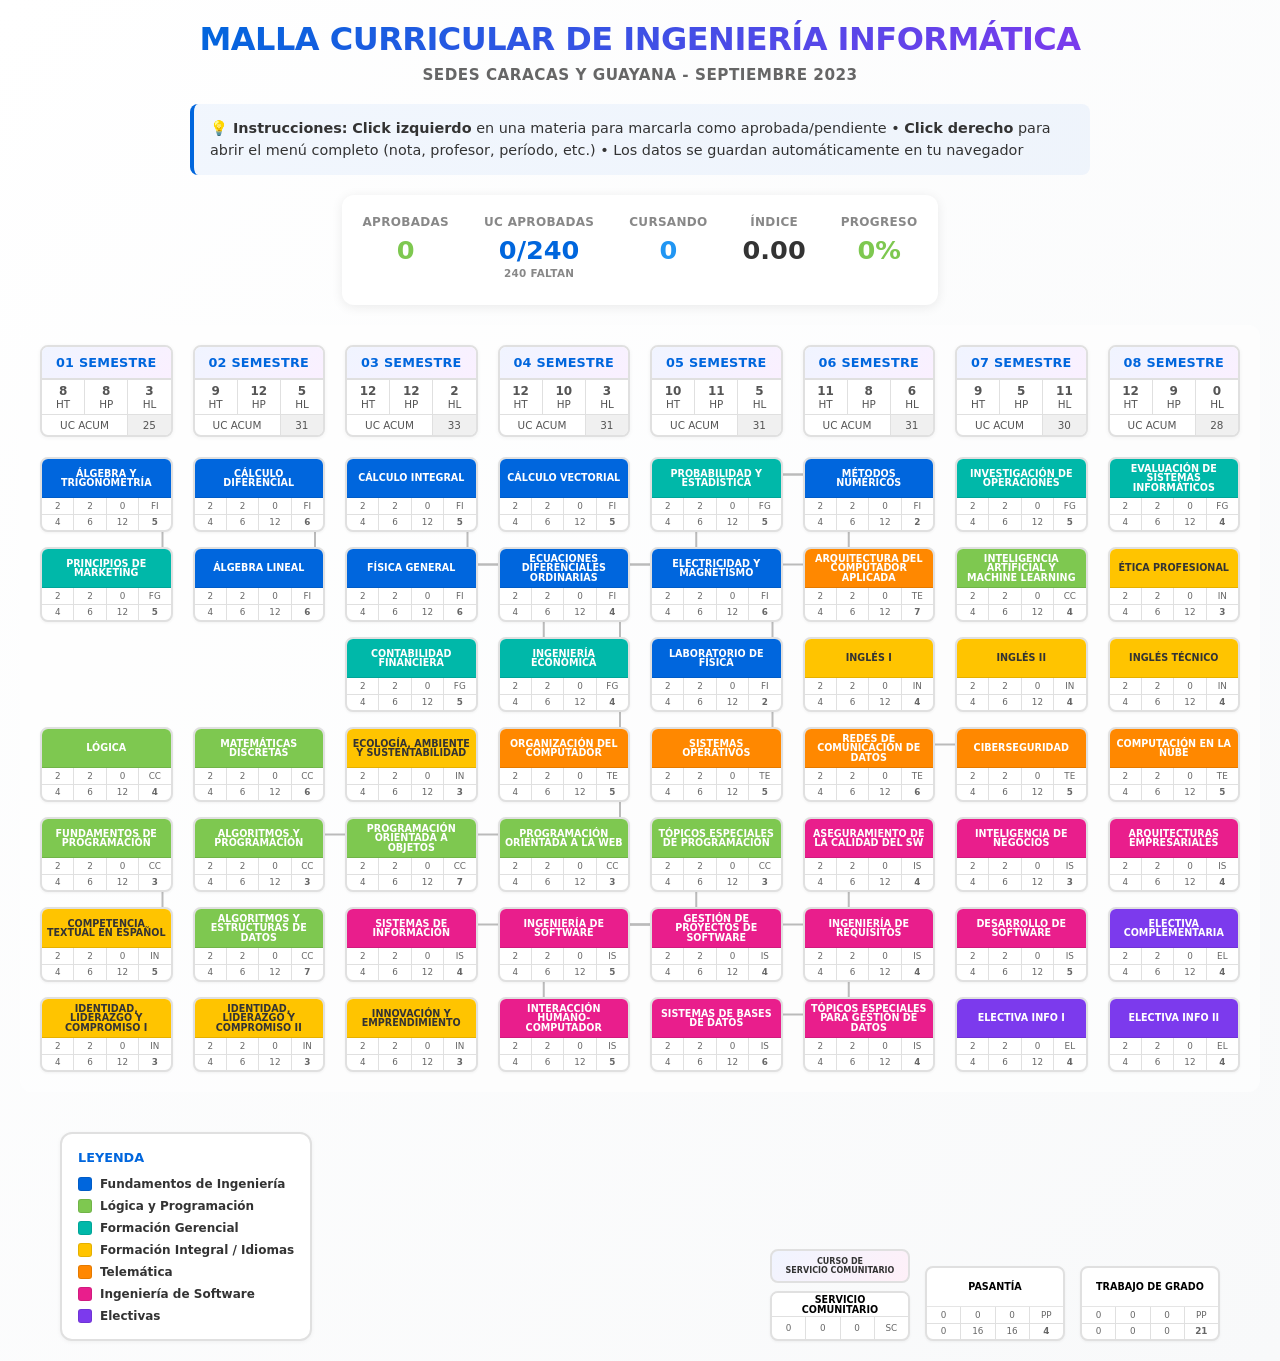
==== commit 6cb2dbaa: "feat: Agregar regla n+2 y mostrar UC faltantes - Requisito n+2: Cursar semestre n marca todas del an" ====
--- a/index.html
+++ b/index.html
@@ -26,6 +26,7 @@
         <div class="stat-item">
             <div class="stat-label">UC Aprobadas</div>
             <div class="stat-value" style="color: #0066dd;" id="stat-uc">0/240</div>
+            <div class="stat-label" style="font-size: 0.65rem; margin-top: 2px;" id="stat-uc-falta">240 faltan</div>
         </div>
         <div class="stat-item">
             <div class="stat-label">Cursando</div>
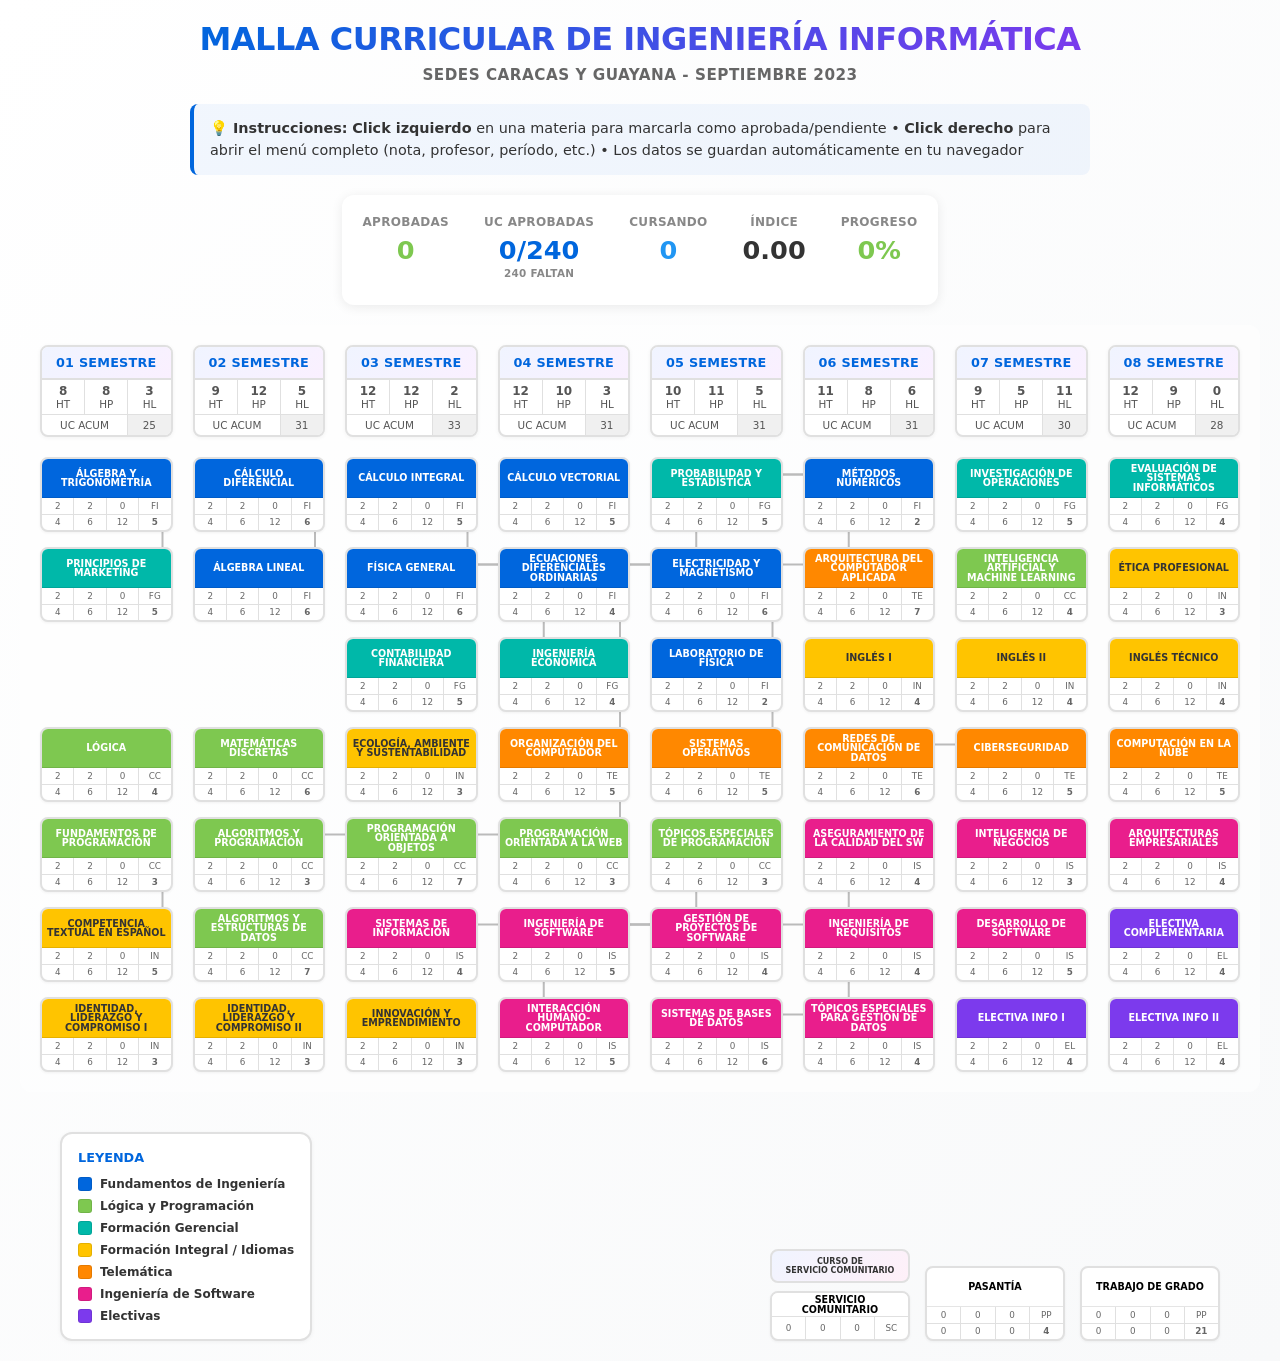
==== commit 577c4ae9: "feat: Hacer clickeables SERVICIO COMUNITARIO, PASANTÍA y TRABAJO DE GRADO - Agregar items especiales" ====
--- a/index.html
+++ b/index.html
@@ -59,31 +59,7 @@
             <div class="l-item"><div class="l-box" style="background:var(--c-purple)"></div> Electivas</div>
         </div>
 
-        <div class="extra-blocks">
-            <div class="special-container" style="width: 140px;">
-                <div class="mini-box">CURSO DE<br>SERVICIO COMUNITARIO</div>
-                <div class="subject" style="height: 50px;">
-                    <div class="sub-name" style="background:white; color:black; border-bottom:1px solid #e0e0e0">SERVICIO COMUNITARIO</div>
-                    <div class="sub-data" style="height:25px">
-                        <div class="d-row"><div class="d-cell">0</div><div class="d-cell">0</div><div class="d-cell">0</div><div class="d-cell">SC</div></div>
-                    </div>
-                </div>
-            </div>
-            <div class="subject" style="width: 140px;">
-                <div class="sub-name bg-magenta">PASANTÍA</div>
-                <div class="sub-data">
-                    <div class="d-row"><div class="d-cell">0</div><div class="d-cell">0</div><div class="d-cell">0</div><div class="d-cell">PP</div></div>
-                    <div class="d-row"><div class="d-cell">0</div><div class="d-cell">16</div><div class="d-cell">16</div><div class="d-cell" style="font-weight:bold">4</div></div>
-                </div>
-            </div>
-            <div class="subject" style="width: 140px;">
-                <div class="sub-name bg-magenta">TRABAJO DE GRADO</div>
-                <div class="sub-data">
-                    <div class="d-row"><div class="d-cell">0</div><div class="d-cell">0</div><div class="d-cell">0</div><div class="d-cell">PP</div></div>
-                    <div class="d-row"><div class="d-cell">0</div><div class="d-cell">0</div><div class="d-cell">0</div><div class="d-cell" style="font-weight:bold">21</div></div>
-                </div>
-            </div>
-        </div>
+        <div class="extra-blocks" id="extra-blocks-container"></div>
     </div>
 
     <div class="modal-overlay" id="modal">
